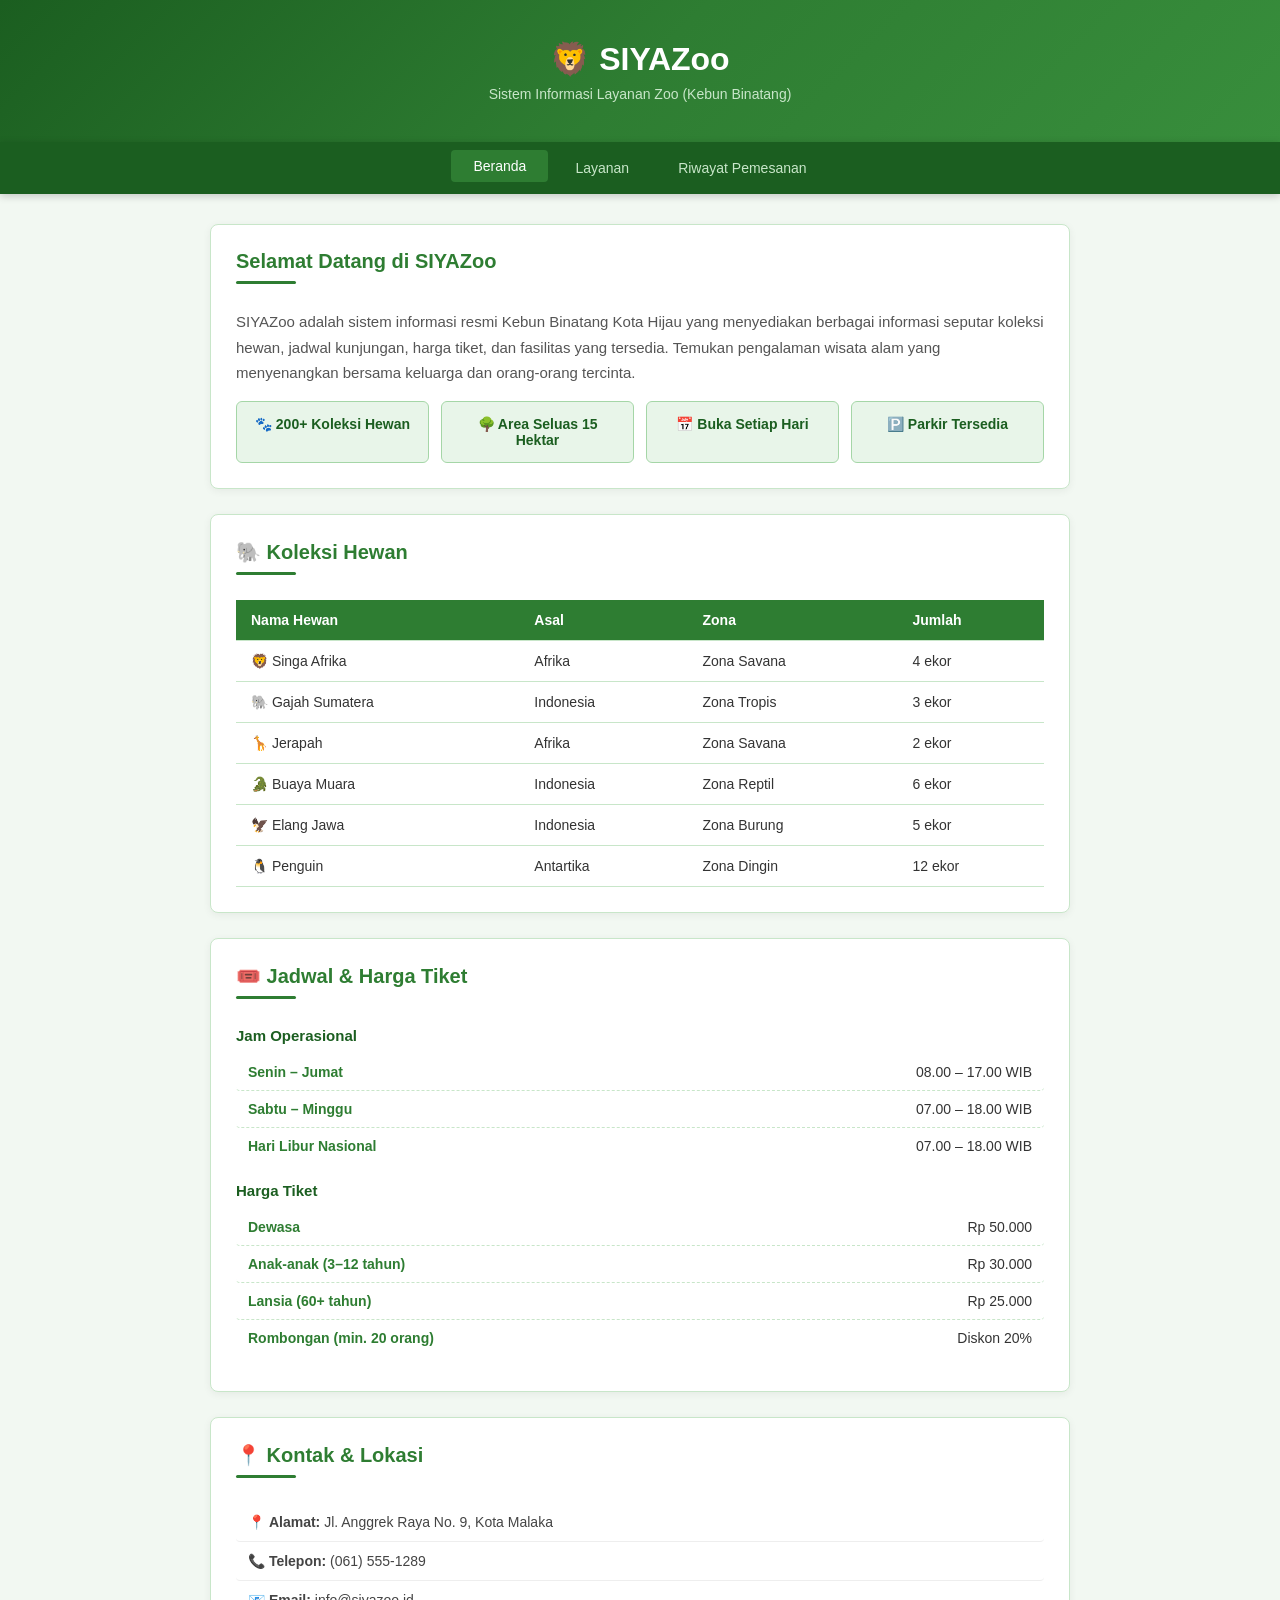
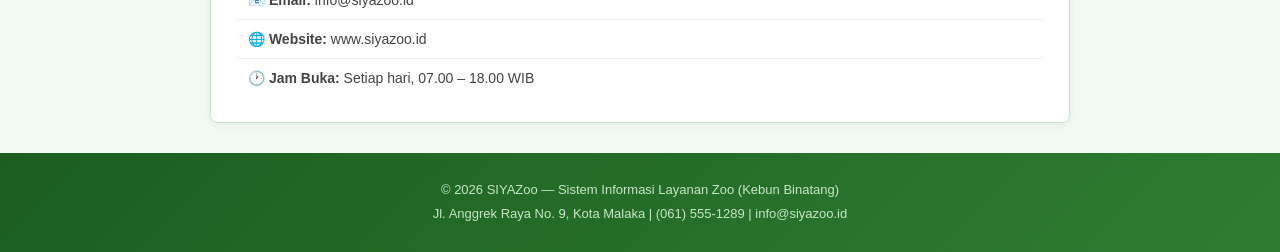
==== index.html @ 2036d65e "awalan treatment" ====
<!DOCTYPE html>
<html lang="id">
<head>
  <meta charset="UTF-8" />
  <meta name="viewport" content="width=device-width, initial-scale=1.0" />
  <!-- Judul halaman yang tampil di tab browser -->
  <title>SIYAZoo - Beranda</title>
  <!-- Menghubungkan file CSS eksternal untuk styling tampilan -->
  <link rel="stylesheet" href="css/style.css">
</head>
<body>

  <!-- ===================== HEADER ===================== -->
  <!-- Bagian kepala halaman: menampilkan nama sistem dan deskripsi singkat -->
  <header>
    <h1>🦁 SIYAZoo</h1>
    <p>Sistem Informasi Layanan Zoo (Kebun Binatang)</p>
  </header>

  <!-- ===================== NAVIGASI ===================== -->
  <!-- Menu navigasi utama untuk berpindah antar halaman -->
  <nav>
    <ul>
      <!-- Link aktif menandakan halaman yang sedang dibuka -->
      <li><a href="index.html" class="active">Beranda</a></li>
      <li><a href="layanan.html">Layanan</a></li>
      <li><a href="riwayat.html">Riwayat Pemesanan</a></li>
    </ul>
  </nav>

  <!-- ===================== KONTEN UTAMA ===================== -->
  <main>
    <!-- SECTION 1: Deskripsi Umum Sistem -->
    <!-- Menampilkan pesan selamat datang dan informasi ringkas kebun binatang -->
    <section class="fade-in">
      <h2>Selamat Datang di SIYAZoo</h2>
      <p>
        SIYAZoo adalah sistem informasi resmi Kebun Binatang Kota Hijau yang menyediakan
        berbagai informasi seputar koleksi hewan, jadwal kunjungan, harga tiket, dan
        fasilitas yang tersedia. Temukan pengalaman wisata alam yang menyenangkan
        bersama keluarga dan orang-orang tercinta.
      </p>

      <!-- Grid informasi statistik kebun binatang -->
      <div class="info-grid">
        <div class="info-item">🐾 200+ Koleksi Hewan</div>
        <div class="info-item">🌳 Area Seluas 15 Hektar</div>
        <div class="info-item">📅 Buka Setiap Hari</div>
        <div class="info-item">🅿️ Parkir Tersedia</div>
      </div>
    </section>

    <!-- SECTION 2: Tabel Koleksi Hewan -->
    <!-- Menampilkan daftar hewan yang ada di kebun binatang beserta informasinya -->
    <section class="fade-in" style="animation-delay: 0.15s;">
      <h2>🐘 Koleksi Hewan</h2>

      <!-- Tabel berisi data hewan: nama, asal, zona, dan jumlah -->
      <table>
        <thead>
          <tr>
            <th>Nama Hewan</th>
            <th>Asal</th>
            <th>Zona</th>
            <th>Jumlah</th>
          </tr>
        </thead>
        <tbody>
          <!-- Data hewan ditampilkan per baris -->
          <tr>
            <td>🦁 Singa Afrika</td>
            <td>Afrika</td>
            <td>Zona Savana</td>
            <td>4 ekor</td>
          </tr>
          <tr>
            <td>🐘 Gajah Sumatera</td>
            <td>Indonesia</td>
            <td>Zona Tropis</td>
            <td>3 ekor</td>
          </tr>
          <tr>
            <td>🦒 Jerapah</td>
            <td>Afrika</td>
            <td>Zona Savana</td>
            <td>2 ekor</td>
          </tr>
          <tr>
            <td>🐊 Buaya Muara</td>
            <td>Indonesia</td>
            <td>Zona Reptil</td>
            <td>6 ekor</td>
          </tr>
          <tr>
            <td>🦅 Elang Jawa</td>
            <td>Indonesia</td>
            <td>Zona Burung</td>
            <td>5 ekor</td>
          </tr>
          <tr>
            <td>🐧 Penguin</td>
            <td>Antartika</td>
            <td>Zona Dingin</td>
            <td>12 ekor</td>
          </tr>
        </tbody>
      </table>
    </section>

    <!-- SECTION 3: Jadwal dan Harga Tiket -->
    <!-- Menampilkan jam operasional dan daftar harga tiket masuk -->
    <section class="fade-in" style="animation-delay: 0.3s;">
      <h2>🎟️ Jadwal &amp; Harga Tiket</h2>

      <!-- Sub-bagian jam operasional -->
      <h3>Jam Operasional</h3>
      <ul class="jadwal-list">
        <li><span class="hari">Senin – Jumat</span><span>08.00 – 17.00 WIB</span></li>
        <li><span class="hari">Sabtu – Minggu</span><span>07.00 – 18.00 WIB</span></li>
        <li><span class="hari">Hari Libur Nasional</span><span>07.00 – 18.00 WIB</span></li>
      </ul>

      <!-- Sub-bagian harga tiket berdasarkan kategori pengunjung -->
      <h3>Harga Tiket</h3>
      <ul class="jadwal-list">
        <li><span class="hari">Dewasa</span><span>Rp 50.000</span></li>
        <li><span class="hari">Anak-anak (3–12 tahun)</span><span>Rp 30.000</span></li>
        <li><span class="hari">Lansia (60+ tahun)</span><span>Rp 25.000</span></li>
        <!-- Harga khusus untuk kunjungan rombongan -->
        <li><span class="hari">Rombongan (min. 20 orang)</span><span>Diskon 20%</span></li>
      </ul>
    </section>

    <!-- SECTION 4: Informasi Kontak dan Lokasi -->
    <!-- Menampilkan detail kontak dan alamat kebun binatang -->
    <section class="fade-in" style="animation-delay: 0.45s;">
      <h2>📍 Kontak &amp; Lokasi</h2>
      <ul class="kontak-list">
        <li>📍 <strong>Alamat:</strong> Jl. Anggrek Raya No. 9, Kota Malaka</li>
        <li>📞 <strong>Telepon:</strong> (061) 555-1289</li>
        <li>📧 <strong>Email:</strong> info@siyazoo.id</li>
        <li>🌐 <strong>Website:</strong> www.siyazoo.id</li>
        <li>🕐 <strong>Jam Buka:</strong> Setiap hari, 07.00 – 18.00 WIB</li>
      </ul>
    </section>

  </main>
  <!-- ===================== AKHIR KONTEN UTAMA ===================== -->
  <!-- ===================== FOOTER ===================== -->
  <!-- Bagian bawah halaman berisi informasi hak cipta dan kontak singkat -->
  <footer>
    <p>&copy; 2026 SIYAZoo &mdash; Sistem Informasi Layanan Zoo (Kebun Binatang)</p>
    <p>Jl. Anggrek Raya No. 9, Kota Malaka | (061) 555-1289 | info@siyazoo.id</p>
  </footer>

</body>
</html>
---- css/style.css ----
/* ================================
   style.css - ZooInfo
   ================================ */

/* ── Reset ── */
* {
  margin: 0;
  padding: 0;
  box-sizing: border-box;
}

body {
  font-family: Arial, sans-serif;
  font-size: 16px;
  color: #333;
  background-color: #f2f8f2;
}

a {
  text-decoration: none;
}

/* ================================
   KEYFRAMES ANIMASI
   ================================ */
@keyframes slideDown {
  from { opacity: 0; transform: translateY(-40px); }
  to   { opacity: 1; transform: translateY(0); }
}

@keyframes fadeUp {
  from { opacity: 0; transform: translateY(30px); }
  to   { opacity: 1; transform: translateY(0); }
}

@keyframes fadeInUp {
  from { opacity: 0; transform: translateY(40px); }
  to   { opacity: 1; transform: translateY(0); }
}

@keyframes popIn {
  from { opacity: 0; transform: scale(0.8); }
  to   { opacity: 1; transform: scale(1); }
}

@keyframes lineGrow {
  from { width: 0; }
  to   { width: 60px; }
}

/* ================================
   HEADER
   ================================ */
header {
  background: linear-gradient(135deg, #1b5e20, #2e7d32, #388e3c);
  color: white;
  text-align: center;
  padding: 40px 20px;
  animation: slideDown 0.7s ease both;
}

header h1 {
  font-size: 32px;
  margin-bottom: 8px;
  animation: fadeUp 0.8s 0.3s ease both;
}

header p {
  font-size: 14px;
  color: #c8e6c9;
  animation: fadeUp 0.8s 0.5s ease both;
}

/* ================================
   NAV
   ================================ */
nav {
  background-color: #1b5e20;
  position: sticky;
  top: 0;
  z-index: 100;
  box-shadow: 0 2px 8px rgba(0,0,0,0.2);
}

nav ul {
  list-style: none;
  display: flex;
  justify-content: center;
  flex-wrap: wrap;
  gap: 5px;
  padding: 10px 20px;
}

nav ul li a {
  display: block;
  padding: 8px 22px;
  color: #c8e6c9;
  font-size: 14px;
  border-radius: 4px;
  transition: background-color 0.3s ease, color 0.3s ease, transform 0.2s ease;
}

nav ul li a:hover,
nav ul li a.active {
  background-color: #2e7d32;
  color: white;
  transform: translateY(-2px);
}

/* ================================
   MAIN - BERANDA
   ================================ */
main {
  max-width: 900px;
  margin: 30px auto;
  padding: 0 20px;
}

/* ================================
   SECTION
   ================================ */
section {
  background-color: white;
  border-radius: 8px;
  padding: 25px;
  margin-bottom: 25px;
  border: 1px solid #c8e6c9;
  box-shadow: 0 2px 8px rgba(0,0,0,0.06);
  animation: fadeInUp 0.7s ease both;
  transition: box-shadow 0.3s ease, transform 0.3s ease;
}

section:hover {
  box-shadow: 0 6px 20px rgba(46, 125, 50, 0.15);
  transform: translateY(-3px);
}

section h2 {
  font-size: 20px;
  color: #2e7d32;
  margin-bottom: 15px;
  padding-bottom: 10px;
  position: relative;
}

section h2::after {
  content: '';
  display: block;
  height: 3px;
  background-color: #2e7d32;
  border-radius: 2px;
  margin-top: 8px;
  animation: lineGrow 0.6s ease both;
}

section h3 {
  font-size: 15px;
  color: #1b5e20;
  margin-top: 18px;
  margin-bottom: 10px;
}

section p {
  font-size: 15px;
  line-height: 1.7;
  color: #555;
  margin-bottom: 15px;
}

/* ================================
   INFO GRID
   ================================ */
.info-grid {
  display: grid;
  grid-template-columns: repeat(auto-fill, minmax(180px, 1fr));
  gap: 12px;
  margin-top: 15px;
}

.info-item {
  background-color: #e8f5e9;
  border: 1px solid #a5d6a7;
  border-radius: 6px;
  padding: 14px 15px;
  font-size: 14px;
  color: #1b5e20;
  font-weight: bold;
  text-align: center;
  animation: popIn 0.5s ease both;
  transition: background-color 0.3s ease, transform 0.3s ease, box-shadow 0.3s ease;
  cursor: default;
}

.info-item:nth-child(1) { animation-delay: 0.3s; }
.info-item:nth-child(2) { animation-delay: 0.45s; }
.info-item:nth-child(3) { animation-delay: 0.6s; }
.info-item:nth-child(4) { animation-delay: 0.75s; }

.info-item:hover {
  background-color: #c8e6c9;
  transform: translateY(-4px) scale(1.03);
  box-shadow: 0 6px 14px rgba(46, 125, 50, 0.2);
}

/* ================================
   TABEL
   ================================ */
table {
  width: 100%;
  border-collapse: collapse;
  margin-top: 15px;
  font-size: 14px;
}

table thead {
  background-color: #2e7d32;
  color: white;
}

table th,
table td {
  padding: 12px 15px;
  text-align: left;
  border-bottom: 1px solid #c8e6c9;
}

table tbody tr {
  transition: background-color 0.25s ease;
}

table tbody tr:hover {
  background-color: #e8f5e9;
}

/* ================================
   JADWAL LIST
   ================================ */
.jadwal-list {
  list-style: none;
  margin-top: 5px;
  margin-bottom: 10px;
}

.jadwal-list li {
  display: flex;
  justify-content: space-between;
  padding: 10px 12px;
  border-bottom: 1px dashed #c8e6c9;
  font-size: 14px;
  border-radius: 4px;
  transition: background-color 0.25s ease, padding-left 0.25s ease;
}

.jadwal-list li:last-child {
  border-bottom: none;
}

.jadwal-list li:hover {
  background-color: #f1f8f1;
  padding-left: 20px;
}

.hari {
  font-weight: bold;
  color: #2e7d32;
}

/* ================================
   KONTAK LIST
   ================================ */
.kontak-list {
  list-style: none;
  margin-top: 10px;
}

.kontak-list li {
  padding: 11px 12px;
  border-bottom: 1px solid #eee;
  font-size: 14px;
  color: #444;
  border-radius: 4px;
  transition: background-color 0.25s ease, padding-left 0.25s ease;
}

.kontak-list li:last-child {
  border-bottom: none;
}

.kontak-list li:hover {
  background-color: #e8f5e9;
  padding-left: 20px;
}

/* ================================
   COMING SOON PAGE
   Polos, tidak ada desain
   ================================ */
.coming-soon-page {
  padding: 30px 20px;
}

.coming-soon-page a {
  color: #2e7d32;
  text-decoration: underline;
}

/* ================================
   FOOTER
   ================================ */
footer {
  background: linear-gradient(135deg, #1b5e20, #2e7d32);
  color: #c8e6c9;
  text-align: center;
  padding: 25px 20px;
  font-size: 13px;
  line-height: 1.9;
  margin-top: 10px;
}

/* ================================
   RESPONSIVE
   ================================ */
@media (max-width: 600px) {
  header h1 { font-size: 24px; }

  nav ul { justify-content: flex-start; }

  nav ul li a {
    padding: 7px 12px;
    font-size: 13px;
  }

  .info-grid { grid-template-columns: 1fr 1fr; }

  table th,
  table td {
    padding: 9px 10px;
    font-size: 13px;
  }

  .jadwal-list li { flex-direction: column; gap: 3px; }

  section:hover { transform: none; }
}
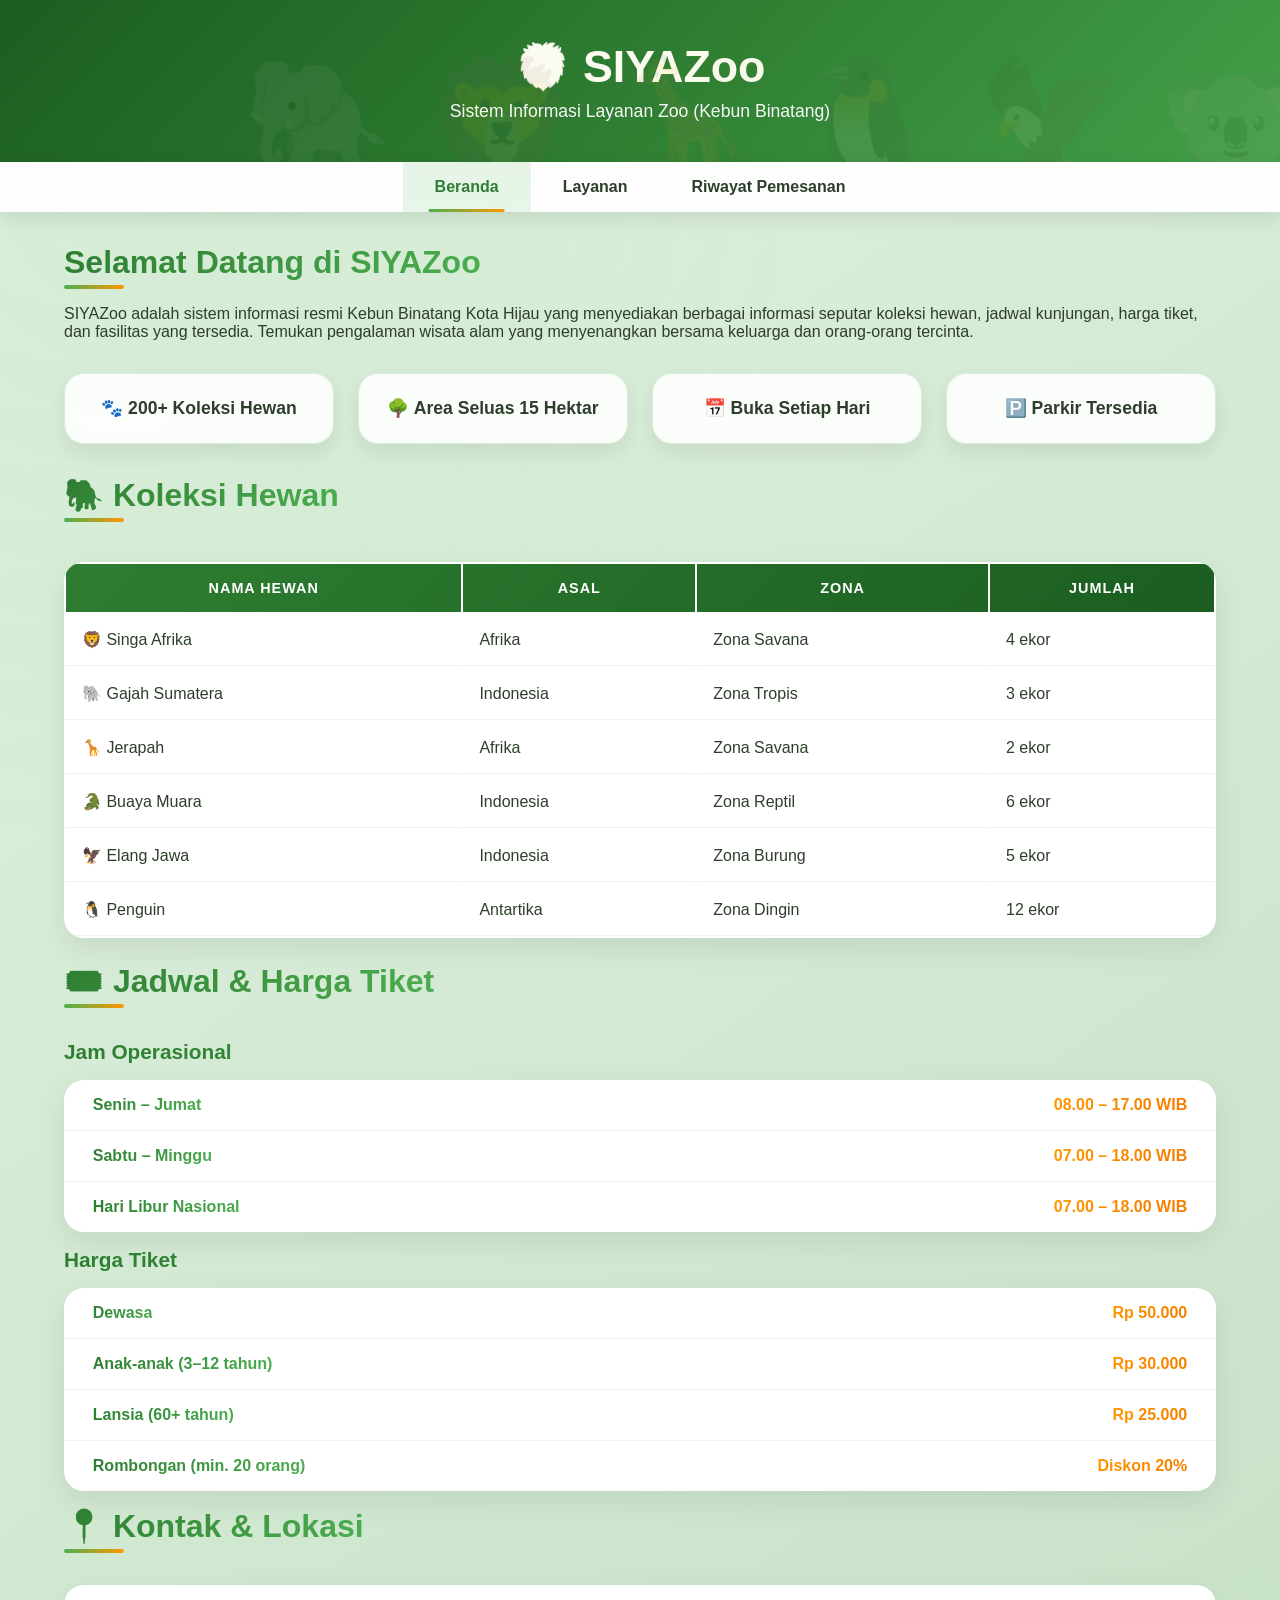
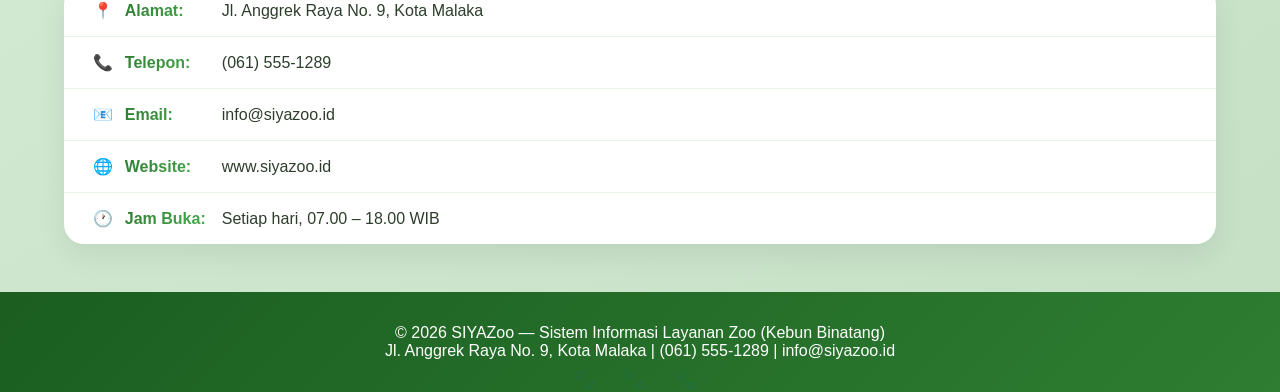
==== commit bf8014ec: "menambahkan komentar" ====
--- a/index.html
+++ b/index.html
@@ -21,7 +21,7 @@
   <!-- Menu navigasi utama untuk berpindah antar halaman -->
   <nav>
     <ul>
-      <!-- Link aktif menandakan halaman yang sedang dibuka -->
+      <!-- Link aktif (class="active") menandakan halaman yang sedang dibuka -->
       <li><a href="index.html" class="active">Beranda</a></li>
       <li><a href="layanan.html">Layanan</a></li>
       <li><a href="riwayat.html">Riwayat Pemesanan</a></li>
@@ -30,6 +30,7 @@
 
   <!-- ===================== KONTEN UTAMA ===================== -->
   <main>
+    
     <!-- SECTION 1: Deskripsi Umum Sistem -->
     <!-- Menampilkan pesan selamat datang dan informasi ringkas kebun binatang -->
     <section class="fade-in">
@@ -41,7 +42,7 @@
         bersama keluarga dan orang-orang tercinta.
       </p>
 
-      <!-- Grid informasi statistik kebun binatang -->
+      <!-- Grid informasi statistik kebun binatang (4 info penting) -->
       <div class="info-grid">
         <div class="info-item">🐾 200+ Koleksi Hewan</div>
         <div class="info-item">🌳 Area Seluas 15 Hektar</div>
@@ -66,7 +67,7 @@
           </tr>
         </thead>
         <tbody>
-          <!-- Data hewan ditampilkan per baris -->
+          <!-- Data hewan ditampilkan per baris (6 jenis hewan) -->
           <tr>
             <td>🦁 Singa Afrika</td>
             <td>Afrika</td>
@@ -126,7 +127,6 @@
         <li><span class="hari">Dewasa</span><span>Rp 50.000</span></li>
         <li><span class="hari">Anak-anak (3–12 tahun)</span><span>Rp 30.000</span></li>
         <li><span class="hari">Lansia (60+ tahun)</span><span>Rp 25.000</span></li>
-        <!-- Harga khusus untuk kunjungan rombongan -->
         <li><span class="hari">Rombongan (min. 20 orang)</span><span>Diskon 20%</span></li>
       </ul>
     </section>
@@ -146,6 +146,7 @@
 
   </main>
   <!-- ===================== AKHIR KONTEN UTAMA ===================== -->
+
   <!-- ===================== FOOTER ===================== -->
   <!-- Bagian bawah halaman berisi informasi hak cipta dan kontak singkat -->
   <footer>
@@ -154,4 +155,4 @@
   </footer>
 
 </body>
-</html>
+</html>
--- a/css/style.css
+++ b/css/style.css
@@ -1,344 +1,955 @@
-/* ================================
-   style.css - ZooInfo
-   ================================ */
-
-/* ── Reset ── */
+/* 
+ * File ini berisi semua styling untuk website SIYAZoo
+ * Mencakup:
+ * 1. Reset CSS dan global styling
+ * 2. Header, navigasi, dan footer
+ * 3. Halaman Beranda (info grid, tabel, jadwal, kontak)
+ * 4. Halaman Layanan (hero, card layanan, modal form)
+ * 5. Halaman Riwayat (tabel, tombol aksi)
+ * 6. Animasi dan efek hover
+ * 7. Responsive design (mobile, tablet, desktop)
+ * 
+ * Penulis: SIYAZoo Team
+ * Tanggal: 2026
+ * ========================================================
+ */ 
+
+/* ==================== RESET & GLOBAL ==================== */
+/* Reset margin, padding, dan box-sizing untuk semua elemen */
 * {
   margin: 0;
   padding: 0;
   box-sizing: border-box;
 }
 
+/* Style dasar body: font, background gradien, warna teks */
 body {
-  font-family: Arial, sans-serif;
-  font-size: 16px;
-  color: #333;
-  background-color: #f2f8f2;
-}
-
-a {
-  text-decoration: none;
-}
-
-/* ================================
-   KEYFRAMES ANIMASI
-   ================================ */
-@keyframes slideDown {
-  from { opacity: 0; transform: translateY(-40px); }
-  to   { opacity: 1; transform: translateY(0); }
-}
-
-@keyframes fadeUp {
-  from { opacity: 0; transform: translateY(30px); }
-  to   { opacity: 1; transform: translateY(0); }
-}
-
-@keyframes fadeInUp {
-  from { opacity: 0; transform: translateY(40px); }
-  to   { opacity: 1; transform: translateY(0); }
-}
-
-@keyframes popIn {
-  from { opacity: 0; transform: scale(0.8); }
-  to   { opacity: 1; transform: scale(1); }
-}
-
-@keyframes lineGrow {
-  from { width: 0; }
-  to   { width: 60px; }
-}
-
-/* ================================
-   HEADER
-   ================================ */
+  font-family: 'Poppins', 'Segoe UI', 'Inter', sans-serif;
+  background: linear-gradient(145deg, #e0f2e0 0%, #c5e0c5 100%); /* Gradien hijau muda */
+  min-height: 100vh;
+  color: #2d3e2b;
+  position: relative;
+}
+
+/* Background pattern: radial gradient dengan efek transparan */
+body::before {
+  content: '';
+  position: fixed;
+  top: 0;
+  left: 0;
+  width: 100%;
+  height: 100%;
+  background-image: radial-gradient(circle at 10% 20%, rgba(76,175,80,0.05) 0%, transparent 50%);
+  pointer-events: none; /* Agar tidak mengganggu klik */
+  z-index: -1;
+}
+
+/* ==================== SCROLLBAR CUSTOM ==================== */
+/* Mendesain scrollbar agar lebih menarik (hanya untuk browser berbasis Webkit) */
+::-webkit-scrollbar {
+  width: 10px; /* Lebar scrollbar */
+}
+
+::-webkit-scrollbar-track {
+  background: #e8f5e9;
+  border-radius: 10px;
+}
+
+::-webkit-scrollbar-thumb {
+  background: linear-gradient(135deg, #4caf50, #2e7d32); /* Gradien hijau */
+  border-radius: 10px;
+}
+
+/* ==================== HEADER ==================== */
+/* Style untuk header halaman: background gradien, shadow, efek ikon */
 header {
-  background: linear-gradient(135deg, #1b5e20, #2e7d32, #388e3c);
+  background: linear-gradient(135deg, #1b5e20 0%, #2e7d32 50%, #43a047 100%);
   color: white;
   text-align: center;
-  padding: 40px 20px;
-  animation: slideDown 0.7s ease both;
-}
-
+  padding: 2.5rem 1rem;
+  box-shadow: 0 10px 30px rgba(0,0,0,0.2);
+  position: relative;
+  overflow: hidden; /* Agar pseudo-element tidak keluar */
+}
+
+/* Ikon hewan di background header (dekoratif) */
+header::before {
+  content: '🐘 🦁 🦒 🐧 🦅 🐨';
+  position: absolute;
+  bottom: -30px;
+  right: -30px;
+  font-size: 120px;
+  opacity: 0.08;
+  white-space: nowrap;
+}
+
+/* Judul header dengan gradient text dan shadow */
 header h1 {
-  font-size: 32px;
-  margin-bottom: 8px;
-  animation: fadeUp 0.8s 0.3s ease both;
+  font-size: 2.8rem;
+  margin-bottom: 0.5rem;
+  text-shadow: 3px 3px 6px rgba(0,0,0,0.3);
+  background: linear-gradient(135deg, #ffffff, #f5f5dc);
+  -webkit-background-clip: text;
+  background-clip: text;
+  color: transparent;
+  text-shadow: none;
 }
 
 header p {
-  font-size: 14px;
-  color: #c8e6c9;
-  animation: fadeUp 0.8s 0.5s ease both;
-}
-
-/* ================================
-   NAV
-   ================================ */
+  font-size: 1.1rem;
+  opacity: 0.95;
+}
+
+/* ==================== NAVIGASI ==================== */
+/* Navigasi sticky: tetap di atas saat scroll, dengan efek glassmorphism */
 nav {
-  background-color: #1b5e20;
+  background: rgba(255, 255, 255, 0.95);
+  backdrop-filter: blur(10px); /* Efek blur untuk glassmorphism */
+  box-shadow: 0 5px 20px rgba(0,0,0,0.1);
   position: sticky;
   top: 0;
   z-index: 100;
-  box-shadow: 0 2px 8px rgba(0,0,0,0.2);
-}
-
+}
+
+/* Menu navigasi: flexbox tengah, maksimal lebar 1200px */
 nav ul {
-  list-style: none;
   display: flex;
   justify-content: center;
-  flex-wrap: wrap;
-  gap: 5px;
-  padding: 10px 20px;
-}
-
+  list-style: none;
+  padding: 0;
+  max-width: 1200px;
+  margin: 0 auto;
+}
+
+/* Style link navigasi */
 nav ul li a {
   display: block;
-  padding: 8px 22px;
-  color: #c8e6c9;
-  font-size: 14px;
+  padding: 1rem 2rem;
+  text-decoration: none;
+  color: #2d3e2b;
+  font-weight: 600;
+  transition: all 0.3s ease;
+  position: relative;
+}
+
+/* Efek garis bawah pada link saat hover (animasi dari tengah) */
+nav ul li a::before {
+  content: '';
+  position: absolute;
+  bottom: 0;
+  left: 50%;
+  transform: translateX(-50%);
+  width: 0;
+  height: 3px;
+  background: linear-gradient(90deg, #4caf50, #ff9800);
+  transition: width 0.3s ease;
+  border-radius: 3px;
+}
+
+/* Lebarkan garis bawah saat hover atau aktif */
+nav ul li a:hover::before,
+nav ul li a.active::before {
+  width: 60%;
+}
+
+nav ul li a:hover {
+  color: #2e7d32;
+  background: rgba(76, 175, 80, 0.08);
+}
+
+/* Link aktif memiliki background lebih gelap */
+nav ul li a.active {
+  color: #2e7d32;
+  background: rgba(76, 175, 80, 0.12);
+}
+
+/* ==================== MAIN CONTENT ==================== */
+/* Container utama konten, maksimal lebar 1200px */
+main {
+  max-width: 1200px;
+  margin: 2rem auto;
+  padding: 0 1.5rem;
+}
+
+/* ==================== ANIMASI FADE IN ==================== */
+/* Animasi fade-in dari bawah untuk semua elemen dengan class .fade-in */
+.fade-in {
+  animation: fadeInUp 0.6s ease forwards;
+  opacity: 0; /* Awalnya transparan, animasi akan mengubahnya */
+}
+
+@keyframes fadeInUp {
+  from {
+    opacity: 0;
+    transform: translateY(30px);
+  }
+  to {
+    opacity: 1;
+    transform: translateY(0);
+  }
+}
+
+/* ==================== TYPOGRAPHY ==================== */
+/* Style heading 2: gradient text + garis bawah */
+h2 {
+  font-size: 2rem;
+  margin-bottom: 1.5rem;
+  background: linear-gradient(135deg, #2e7d32, #4caf50);
+  -webkit-background-clip: text;
+  background-clip: text;
+  color: transparent;
+  display: inline-block;
+  position: relative;
+}
+
+/* Garis bawah gradien untuk h2 */
+h2::after {
+  content: '';
+  position: absolute;
+  bottom: -8px;
+  left: 0;
+  width: 60px;
+  height: 4px;
+  background: linear-gradient(90deg, #4caf50, #ff9800);
   border-radius: 4px;
-  transition: background-color 0.3s ease, color 0.3s ease, transform 0.2s ease;
-}
-
-nav ul li a:hover,
-nav ul li a.active {
-  background-color: #2e7d32;
-  color: white;
-  transform: translateY(-2px);
-}
-
-/* ================================
-   MAIN - BERANDA
-   ================================ */
-main {
-  max-width: 900px;
-  margin: 30px auto;
-  padding: 0 20px;
-}
-
-/* ================================
-   SECTION
-   ================================ */
-section {
-  background-color: white;
-  border-radius: 8px;
-  padding: 25px;
-  margin-bottom: 25px;
-  border: 1px solid #c8e6c9;
-  box-shadow: 0 2px 8px rgba(0,0,0,0.06);
-  animation: fadeInUp 0.7s ease both;
-  transition: box-shadow 0.3s ease, transform 0.3s ease;
-}
-
-section:hover {
-  box-shadow: 0 6px 20px rgba(46, 125, 50, 0.15);
-  transform: translateY(-3px);
-}
-
-section h2 {
-  font-size: 20px;
-  color: #2e7d32;
-  margin-bottom: 15px;
-  padding-bottom: 10px;
-  position: relative;
-}
-
-section h2::after {
-  content: '';
-  display: block;
-  height: 3px;
-  background-color: #2e7d32;
-  border-radius: 2px;
-  margin-top: 8px;
-  animation: lineGrow 0.6s ease both;
-}
-
-section h3 {
-  font-size: 15px;
-  color: #1b5e20;
-  margin-top: 18px;
-  margin-bottom: 10px;
-}
-
-section p {
-  font-size: 15px;
-  line-height: 1.7;
-  color: #555;
-  margin-bottom: 15px;
-}
-
-/* ================================
-   INFO GRID
-   ================================ */
+}
+
+/* Style heading 3: gradient text */
+h3 {
+  font-size: 1.3rem;
+  margin: 1rem 0 0.8rem 0;
+  background: linear-gradient(135deg, #2e7d32, #4caf50);
+  -webkit-background-clip: text;
+  background-clip: text;
+  color: transparent;
+}
+
+/* ==================== INFO GRID (BERANDA) ==================== */
+/* Grid untuk menampilkan 4 info penting kebun binatang */
 .info-grid {
   display: grid;
-  grid-template-columns: repeat(auto-fill, minmax(180px, 1fr));
-  gap: 12px;
-  margin-top: 15px;
-}
-
+  grid-template-columns: repeat(auto-fit, minmax(200px, 1fr)); /* Responsive grid */
+  gap: 1.5rem;
+  margin: 2rem 0;
+}
+
+/* Card info individual dengan efek glassmorphism */
 .info-item {
-  background-color: #e8f5e9;
-  border: 1px solid #a5d6a7;
-  border-radius: 6px;
-  padding: 14px 15px;
-  font-size: 14px;
-  color: #1b5e20;
-  font-weight: bold;
+  background: rgba(255, 255, 255, 0.9);
+  backdrop-filter: blur(5px);
+  padding: 1.5rem;
   text-align: center;
-  animation: popIn 0.5s ease both;
-  transition: background-color 0.3s ease, transform 0.3s ease, box-shadow 0.3s ease;
-  cursor: default;
-}
-
-.info-item:nth-child(1) { animation-delay: 0.3s; }
-.info-item:nth-child(2) { animation-delay: 0.45s; }
-.info-item:nth-child(3) { animation-delay: 0.6s; }
-.info-item:nth-child(4) { animation-delay: 0.75s; }
-
+  border-radius: 20px;
+  font-size: 1.1rem;
+  font-weight: 600;
+  box-shadow: 0 8px 20px rgba(0, 0, 0, 0.08);
+  transition: all 0.4s cubic-bezier(0.175, 0.885, 0.32, 1.275); /* Efek bounce */
+  border: 1px solid rgba(76, 175, 80, 0.2);
+}
+
+/* Efek hover pada card info */
 .info-item:hover {
-  background-color: #c8e6c9;
-  transform: translateY(-4px) scale(1.03);
-  box-shadow: 0 6px 14px rgba(46, 125, 50, 0.2);
-}
-
-/* ================================
-   TABEL
-   ================================ */
+  transform: translateY(-8px) scale(1.02);
+  box-shadow: 0 20px 35px rgba(76, 175, 80, 0.25);
+  border-color: #4caf50;
+  background: white;
+}
+
+/* ==================== TABEL ==================== */
+/* Style tabel untuk koleksi hewan dan riwayat */
 table {
   width: 100%;
-  border-collapse: collapse;
-  margin-top: 15px;
-  font-size: 14px;
-}
-
-table thead {
-  background-color: #2e7d32;
-  color: white;
-}
-
-table th,
-table td {
-  padding: 12px 15px;
-  text-align: left;
-  border-bottom: 1px solid #c8e6c9;
-}
-
-table tbody tr {
-  transition: background-color 0.25s ease;
-}
-
-table tbody tr:hover {
-  background-color: #e8f5e9;
-}
-
-/* ================================
-   JADWAL LIST
-   ================================ */
+  background: white;
+  border-radius: 20px;
+  overflow: hidden; /* Membuat border-radius berfungsi */
+  box-shadow: 0 10px 30px rgba(0, 0, 0, 0.08);
+  margin: 1.5rem 0;
+}
+
+/* Header tabel dengan background gradien hijau */
+thead {
+  background: linear-gradient(135deg, #2e7d32, #1b5e20);
+  color: white;
+}
+
+thead th {
+  padding: 1rem;
+  font-weight: 600;
+  font-size: 0.9rem;
+  text-transform: uppercase;
+  letter-spacing: 1px;
+}
+
+/* Baris tabel dengan efek hover */
+tbody tr {
+  transition: all 0.3s ease;
+}
+
+tbody tr:hover {
+  background: linear-gradient(90deg, #f1f8e9, white);
+}
+
+td {
+  padding: 1rem;
+  border-bottom: 1px solid #e8f5e9;
+}
+
+/* ==================== JADWAL LIST ==================== */
+/* Style untuk daftar jam operasional dan harga tiket */
 .jadwal-list {
   list-style: none;
-  margin-top: 5px;
-  margin-bottom: 10px;
-}
-
+  background: white;
+  border-radius: 20px;
+  overflow: hidden;
+  box-shadow: 0 10px 30px rgba(0, 0, 0, 0.08);
+  margin: 1rem 0;
+}
+
+/* Setiap item jadwal */
 .jadwal-list li {
   display: flex;
   justify-content: space-between;
-  padding: 10px 12px;
-  border-bottom: 1px dashed #c8e6c9;
-  font-size: 14px;
-  border-radius: 4px;
-  transition: background-color 0.25s ease, padding-left 0.25s ease;
+  align-items: center;
+  padding: 1rem 1.8rem;
+  border-bottom: 1px solid #e8f5e9;
+  transition: all 0.3s ease;
+}
+
+.jadwal-list li:hover {
+  background: #f1f8e9;
+  transform: translateX(5px);
 }
 
 .jadwal-list li:last-child {
   border-bottom: none;
 }
 
-.jadwal-list li:hover {
-  background-color: #f1f8f1;
-  padding-left: 20px;
-}
-
-.hari {
-  font-weight: bold;
-  color: #2e7d32;
-}
-
-/* ================================
-   KONTAK LIST
-   ================================ */
+/* Nama hari dengan gradient text */
+.jadwal-list li .hari {
+  font-weight: 700;
+  background: linear-gradient(135deg, #2e7d32, #4caf50);
+  -webkit-background-clip: text;
+  background-clip: text;
+  color: transparent;
+}
+
+/* Nilai waktu/harga dengan gradient oranye */
+.jadwal-list li span:last-child {
+  background: linear-gradient(135deg, #ff9800, #f57c00);
+  -webkit-background-clip: text;
+  background-clip: text;
+  color: transparent;
+  font-weight: 600;
+}
+
+/* ==================== KONTAK LIST ==================== */
+/* Style untuk daftar kontak dan lokasi */
 .kontak-list {
   list-style: none;
-  margin-top: 10px;
+  background: white;
+  border-radius: 20px;
+  overflow: hidden;
+  box-shadow: 0 10px 30px rgba(0, 0, 0, 0.08);
+  margin: 1rem 0;
 }
 
 .kontak-list li {
-  padding: 11px 12px;
-  border-bottom: 1px solid #eee;
-  font-size: 14px;
-  color: #444;
-  border-radius: 4px;
-  transition: background-color 0.25s ease, padding-left 0.25s ease;
+  display: flex;
+  align-items: center;
+  padding: 1rem 1.8rem;
+  border-bottom: 1px solid #e8f5e9;
+  transition: all 0.3s ease;
+  gap: 12px;
+}
+
+.kontak-list li:hover {
+  background: linear-gradient(90deg, #f1f8e9, white);
+  transform: translateX(5px);
 }
 
 .kontak-list li:last-child {
   border-bottom: none;
 }
 
-.kontak-list li:hover {
-  background-color: #e8f5e9;
-  padding-left: 20px;
-}
-
-/* ================================
-   COMING SOON PAGE
-   Polos, tidak ada desain
-   ================================ */
-.coming-soon-page {
-  padding: 30px 20px;
-}
-
-.coming-soon-page a {
+/* Label kontak (Alamat:, Telepon:, dll) dengan gradient text */
+.kontak-list li strong {
+  font-weight: 700;
+  min-width: 85px;
+  background: linear-gradient(135deg, #2e7d32, #4caf50);
+  -webkit-background-clip: text;
+  background-clip: text;
+  color: transparent;
+  font-size: 1rem;
+}
+
+.kontak-list li span {
+  color: #2d3e2b;
+  flex: 1;
+}
+
+/* ==================== LAYANAN HERO ==================== */
+/* Hero banner di halaman layanan */
+.layanan-hero {
+  background: linear-gradient(135deg, #1b5e20, #2e7d32);
+  color: white;
+  text-align: center;
+  padding: 3rem;
+  border-radius: 30px;
+  margin-bottom: 2.5rem;
+  position: relative;
+  overflow: hidden;
+  box-shadow: 0 15px 35px rgba(0, 0, 0, 0.2);
+}
+
+/* Ikon hewan di background hero */
+.layanan-hero::before {
+  content: '🐨 🐼 🦊 🐝 🦋';
+  position: absolute;
+  bottom: -30px;
+  right: -30px;
+  font-size: 100px;
+  opacity: 0.1;
+}
+
+/* Override style h2 di hero (warna putih, tanpa gradien) */
+.layanan-hero h2 {
+  color: white;
+  background: none;
+  -webkit-background-clip: unset;
+  background-clip: unset;
+  margin-bottom: 0.5rem;
+}
+
+.layanan-hero h2::after {
+  background: white;
+}
+
+.layanan-hero p {
+  position: relative;
+  z-index: 1;
+}
+
+/* ==================== LAYANAN GRID ==================== */
+/* Grid untuk menampilkan card layanan (responsive) */
+.layanan-grid {
+  display: grid;
+  grid-template-columns: repeat(auto-fit, minmax(320px, 1fr));
+  gap: 2rem;
+  margin: 2rem 0;
+}
+
+/* Card layanan individual */
+.layanan-card {
+  background: rgba(255, 255, 255, 0.95);
+  backdrop-filter: blur(5px);
+  border-radius: 25px;
+  padding: 2rem;
+  text-align: center;
+  transition: all 0.4s cubic-bezier(0.175, 0.885, 0.32, 1.275);
+  box-shadow: 0 10px 25px rgba(0, 0, 0, 0.08);
+  border: 1px solid rgba(76, 175, 80, 0.2);
+  position: relative;
+  overflow: hidden;
+}
+
+/* Efek shine pada card saat hover */
+.layanan-card::before {
+  content: '';
+  position: absolute;
+  top: 0;
+  left: -100%;
+  width: 100%;
+  height: 100%;
+  background: linear-gradient(90deg, transparent, rgba(76, 175, 80, 0.1), transparent);
+  transition: left 0.6s;
+}
+
+.layanan-card:hover::before {
+  left: 100%;
+}
+
+.layanan-card:hover {
+  transform: translateY(-12px);
+  box-shadow: 0 25px 45px rgba(76, 175, 80, 0.25);
+  border-color: #4caf50;
+}
+
+/* Icon layanan dengan animasi float */
+.layanan-icon {
+  font-size: 4rem;
+  margin-bottom: 1rem;
+  animation: float 3s ease-in-out infinite;
+}
+
+/* Animasi float untuk icon */
+@keyframes float {
+  0%, 100% { transform: translateY(0); }
+  50% { transform: translateY(-8px); }
+}
+
+/* Delay animasi untuk setiap card (efek berurutan) */
+.layanan-card:nth-child(2) .layanan-icon { animation-delay: 0.3s; }
+.layanan-card:nth-child(3) .layanan-icon { animation-delay: 0.6s; }
+.layanan-card:nth-child(4) .layanan-icon { animation-delay: 0.9s; }
+.layanan-card:nth-child(5) .layanan-icon { animation-delay: 1.2s; }
+.layanan-card:nth-child(6) .layanan-icon { animation-delay: 1.5s; }
+
+/* Badge harga dengan gradien oranye */
+.badge-harga {
+  display: inline-block;
+  background: linear-gradient(135deg, #ff9800, #f57c00);
+  color: white;
+  padding: 0.5rem 1.2rem;
+  border-radius: 50px;
+  font-size: 0.85rem;
+  font-weight: 700;
+  margin-bottom: 1.2rem;
+  box-shadow: 0 4px 10px rgba(255, 152, 0, 0.3);
+  transition: all 0.3s;
+}
+
+.badge-harga:hover {
+  transform: scale(1.05);
+}
+
+/* Tombol pesan dengan gradien hijau */
+.btn-pesan {
+  background: linear-gradient(135deg, #4caf50, #2e7d32);
+  color: white;
+  border: none;
+  padding: 0.8rem 1.8rem;
+  border-radius: 50px;
+  font-size: 1rem;
+  font-weight: 700;
+  cursor: pointer;
+  transition: all 0.3s;
+  width: 100%;
+}
+
+.btn-pesan:hover {
+  transform: translateY(-3px);
+  box-shadow: 0 8px 20px rgba(76, 175, 80, 0.4);
+}
+
+/* ==================== INFO TAMBAHAN ==================== */
+/* Catatan pemesanan dengan background kuning */
+.info-tambahan {
+  background: linear-gradient(135deg, #fff8e1, #ffecb3);
+  border-radius: 25px;
+  padding: 2rem;
+  margin: 2rem 0;
+  border: 1px solid rgba(255, 152, 0, 0.3);
+  position: relative;
+  overflow: hidden;
+}
+
+/* Ikon pin di background */
+.info-tambahan::before {
+  content: '📌';
+  position: absolute;
+  bottom: 10px;
+  right: 20px;
+  font-size: 60px;
+  opacity: 0.1;
+}
+
+/* Override h3 di info tambahan (warna oranye tua) */
+.info-tambahan h3 {
+  color: #e65100;
+  background: none;
+  -webkit-background-clip: unset;
+  background-clip: unset;
+  margin-top: 0;
+}
+
+.info-tambahan ul li {
+  margin: 0.6rem 0;
+  transition: all 0.3s;
+  color: #555;
+}
+
+.info-tambahan ul li:hover {
+  transform: translateX(8px);
+  color: #e65100;
+}
+
+/* ==================== MODAL ==================== */
+/* Overlay modal: background gelap dengan blur */
+.modal-overlay {
+  position: fixed;
+  top: 0;
+  left: 0;
+  width: 100%;
+  height: 100%;
+  background: rgba(0, 0, 0, 0.7);
+  backdrop-filter: blur(8px);
+  display: flex;
+  justify-content: center;
+  align-items: center;
+  z-index: 1000;
+  visibility: hidden;
+  opacity: 0;
+  transition: all 0.3s ease;
+}
+
+/* Modal aktif (terlihat) */
+.modal-overlay.aktif {
+  visibility: visible;
+  opacity: 1;
+}
+
+/* Kotak modal putih */
+.modal-box {
+  background: white;
+  border-radius: 30px;
+  width: 90%;
+  max-width: 500px;
+  padding: 2rem;
+  position: relative;
+  transform: scale(0.9);
+  transition: transform 0.3s cubic-bezier(0.68, -0.55, 0.265, 1.55);
+  box-shadow: 0 30px 60px rgba(0, 0, 0, 0.3);
+}
+
+/* Saat aktif, modal membesar */
+.modal-overlay.aktif .modal-box {
+  transform: scale(1);
+}
+
+/* Tombol tutup modal (X) */
+.btn-tutup {
+  position: absolute;
+  top: 1rem;
+  right: 1rem;
+  background: linear-gradient(135deg, #f44336, #d32f2f);
+  color: white;
+  border: none;
+  width: 34px;
+  height: 34px;
+  border-radius: 50%;
+  font-size: 1.2rem;
+  cursor: pointer;
+  transition: all 0.3s;
+}
+
+.btn-tutup:hover {
+  transform: rotate(90deg) scale(1.1);
+}
+
+/* Style input dan select dalam modal */
+.modal-box input,
+.modal-box select {
+  width: 100%;
+  padding: 0.8rem 1rem;
+  border: 2px solid #e0e0e0;
+  border-radius: 15px;
+  font-size: 1rem;
+  transition: all 0.3s;
+}
+
+/* Efek focus pada input */
+.modal-box input:focus,
+.modal-box select:focus {
+  outline: none;
+  border-color: #4caf50;
+  box-shadow: 0 0 0 4px rgba(76, 175, 80, 0.2);
+}
+
+/* Footer modal dengan 2 tombol */
+.modal-footer {
+  display: flex;
+  gap: 1rem;
+  margin-top: 2rem;
+}
+
+/* Tombol batal dan konfirmasi */
+.btn-batal,
+.btn-konfirmasi {
+  flex: 1;
+  padding: 0.8rem;
+  border: none;
+  border-radius: 15px;
+  font-size: 1rem;
+  font-weight: 700;
+  cursor: pointer;
+  transition: all 0.3s;
+}
+
+.btn-batal {
+  background: #e0e0e0;
+  color: #333;
+}
+
+.btn-batal:hover {
+  background: #bdbdbd;
+  transform: translateY(-2px);
+}
+
+.btn-konfirmasi {
+  background: linear-gradient(135deg, #4caf50, #2e7d32);
+  color: white;
+}
+
+.btn-konfirmasi:hover {
+  transform: translateY(-2px);
+  box-shadow: 0 5px 15px rgba(76, 175, 80, 0.4);
+}
+
+/* ==================== RIWAYAT PAGE ==================== */
+/* Header halaman riwayat (judul + tombol hapus semua) */
+.riwayat-header {
+  display: flex;
+  justify-content: space-between;
+  align-items: center;
+  flex-wrap: wrap;
+  gap: 1rem;
+  margin-bottom: 1.5rem;
+}
+
+.riwayat-header h2 {
+  margin-bottom: 0;
+}
+
+/* Tombol hapus semua */
+.btn-hapus-semua {
+  background: linear-gradient(135deg, #f44336, #d32f2f);
+  color: white;
+  border: none;
+  padding: 0.7rem 1.5rem;
+  border-radius: 50px;
+  font-size: 0.9rem;
+  font-weight: 700;
+  cursor: pointer;
+  transition: all 0.3s;
+}
+
+.btn-hapus-semua:hover {
+  transform: translateY(-3px);
+  box-shadow: 0 8px 20px rgba(244, 67, 54, 0.4);
+}
+
+/* Badge jumlah pesanan */
+.jumlah-pesanan {
+  background: linear-gradient(135deg, #e8f5e9, #c8e6c9);
+  padding: 0.6rem 1.2rem;
+  border-radius: 50px;
+  display: inline-block;
+  margin-bottom: 1rem;
+  font-weight: 600;
   color: #2e7d32;
-  text-decoration: underline;
-}
-
-/* ================================
-   FOOTER
-   ================================ */
+}
+
+/* Wrapper tabel untuk scroll horizontal (responsive) */
+.tabel-wrapper {
+  overflow-x: auto;
+}
+
+/* Tabel riwayat dengan lebar minimum agar bisa scroll */
+.tabel-riwayat {
+  min-width: 800px;
+}
+
+/* Badge status pesanan */
+.tabel-riwayat .badge-status {
+  background: linear-gradient(135deg, #e8f5e9, #c8e6c9);
+  color: #2e7d32;
+  padding: 0.3rem 0.8rem;
+  border-radius: 50px;
+  font-size: 0.8rem;
+  font-weight: 600;
+}
+
+/* Total harga dengan gradient oranye */
+.tabel-riwayat .total-harga {
+  font-weight: 700;
+  background: linear-gradient(135deg, #ff9800, #f57c00);
+  -webkit-background-clip: text;
+  background-clip: text;
+  color: transparent;
+}
+
+/* ==================== TOMBOL AKSI ==================== */
+/* Kolom aksi (tombol edit dan hapus) tidak boleh wrap */
+.aksi-column {
+  white-space: nowrap;
+}
+
+/* Tombol edit dengan gradien oranye */
+.btn-edit {
+  background: linear-gradient(135deg, #ff9800, #f57c00);
+  color: white;
+  border: none;
+  padding: 0.5rem 1rem;
+  border-radius: 12px;
+  font-size: 0.8rem;
+  font-weight: 700;
+  cursor: pointer;
+  transition: all 0.3s;
+  margin-right: 6px;
+}
+
+.btn-edit:hover {
+  transform: translateY(-2px);
+  box-shadow: 0 4px 12px rgba(255, 152, 0, 0.4);
+}
+
+/* Tombol hapus dengan gradien merah */
+.btn-hapus {
+  background: linear-gradient(135deg, #f44336, #d32f2f);
+  color: white;
+  border: none;
+  padding: 0.5rem 1rem;
+  border-radius: 12px;
+  font-size: 0.8rem;
+  font-weight: 700;
+  cursor: pointer;
+  transition: all 0.3s;
+}
+
+.btn-hapus:hover {
+  transform: translateY(-2px);
+  box-shadow: 0 4px 12px rgba(244, 67, 54, 0.4);
+}
+
+/* ==================== RIWAYAT KOSONG ==================== */
+/* Tampilan saat tidak ada data riwayat */
+.riwayat-kosong {
+  text-align: center;
+  padding: 4rem;
+  background: rgba(255, 255, 255, 0.9);
+  border-radius: 30px;
+  box-shadow: 0 10px 30px rgba(0, 0, 0, 0.08);
+}
+
+.icon-kosong {
+  font-size: 5rem;
+  margin-bottom: 1rem;
+  animation: float 3s ease-in-out infinite;
+}
+
+.riwayat-kosong p {
+  color: #666;
+  margin-bottom: 1.5rem;
+}
+
+/* Tombol link ke halaman layanan */
+.btn-ke-layanan {
+  background: linear-gradient(135deg, #4caf50, #2e7d32);
+  color: white;
+  text-decoration: none;
+  padding: 0.8rem 2rem;
+  border-radius: 50px;
+  font-weight: 700;
+  transition: all 0.3s;
+  display: inline-block;
+}
+
+.btn-ke-layanan:hover {
+  transform: translateY(-3px);
+  box-shadow: 0 8px 20px rgba(76, 175, 80, 0.4);
+}
+
+/* ==================== FOOTER ==================== */
+/* Footer dengan background gradien dan ikon jejak hewan */
 footer {
   background: linear-gradient(135deg, #1b5e20, #2e7d32);
-  color: #c8e6c9;
+  color: white;
   text-align: center;
-  padding: 25px 20px;
-  font-size: 13px;
-  line-height: 1.9;
-  margin-top: 10px;
-}
-
-/* ================================
-   RESPONSIVE
-   ================================ */
-@media (max-width: 600px) {
-  header h1 { font-size: 24px; }
-
-  nav ul { justify-content: flex-start; }
-
+  padding: 2rem;
+  margin-top: 3rem;
+  position: relative;
+  overflow: hidden;
+}
+
+footer::before {
+  content: '🐾 🐾 🐾';
+  position: absolute;
+  bottom: 0;
+  left: 0;
+  right: 0;
+  text-align: center;
+  font-size: 20px;
+  opacity: 0.08;
+  letter-spacing: 10px;
+}
+
+/* ==================== RESPONSIVE DESIGN ==================== */
+/* Tablet (max-width: 768px) */
+@media (max-width: 768px) {
+  header h1 {
+    font-size: 2rem;
+  }
+  
+  h2 {
+    font-size: 1.6rem;
+  }
+  
+  /* Navigasi lebih kecil */
   nav ul li a {
-    padding: 7px 12px;
-    font-size: 13px;
-  }
-
-  .info-grid { grid-template-columns: 1fr 1fr; }
-
-  table th,
-  table td {
-    padding: 9px 10px;
-    font-size: 13px;
-  }
-
-  .jadwal-list li { flex-direction: column; gap: 3px; }
-
-  section:hover { transform: none; }
-}
+    padding: 0.7rem 1rem;
+    font-size: 0.9rem;
+  }
+  
+  /* Grid layanan jadi 1 kolom */
+  .layanan-grid {
+    grid-template-columns: 1fr;
+  }
+  
+  .modal-box {
+    padding: 1.5rem;
+    margin: 1rem;
+  }
+  
+  /* Header riwayat vertikal */
+  .riwayat-header {
+    flex-direction: column;
+    align-items: flex-start;
+  }
+  
+  /* Jadwal list jadi vertikal */
+  .jadwal-list li {
+    flex-direction: column;
+    align-items: flex-start;
+    gap: 5px;
+  }
+  
+  .kontak-list li {
+    flex-wrap: wrap;
+  }
+  
+  .kontak-list li strong {
+    min-width: auto;
+  }
+}
+
+/* Mobile kecil (max-width: 480px) */
+@media (max-width: 480px) {
+  main {
+    padding: 0 1rem;
+  }
+  
+  /* Info grid jadi 1 kolom */
+  .info-grid {
+    grid-template-columns: 1fr;
+  }
+  
+  /* Tabel font lebih kecil */
+  th, td {
+    padding: 0.6rem;
+    font-size: 0.8rem;
+  }
+  
+  .layanan-hero {
+    padding: 1.5rem;
+  }
+  
+  .layanan-hero::before {
+    font-size: 60px;
+  }
+  
+  /* Tombol aksi lebih kecil */
+  .btn-edit, .btn-hapus {
+    padding: 0.3rem 0.7rem;
+    font-size: 0.7rem;
+  }
+}
